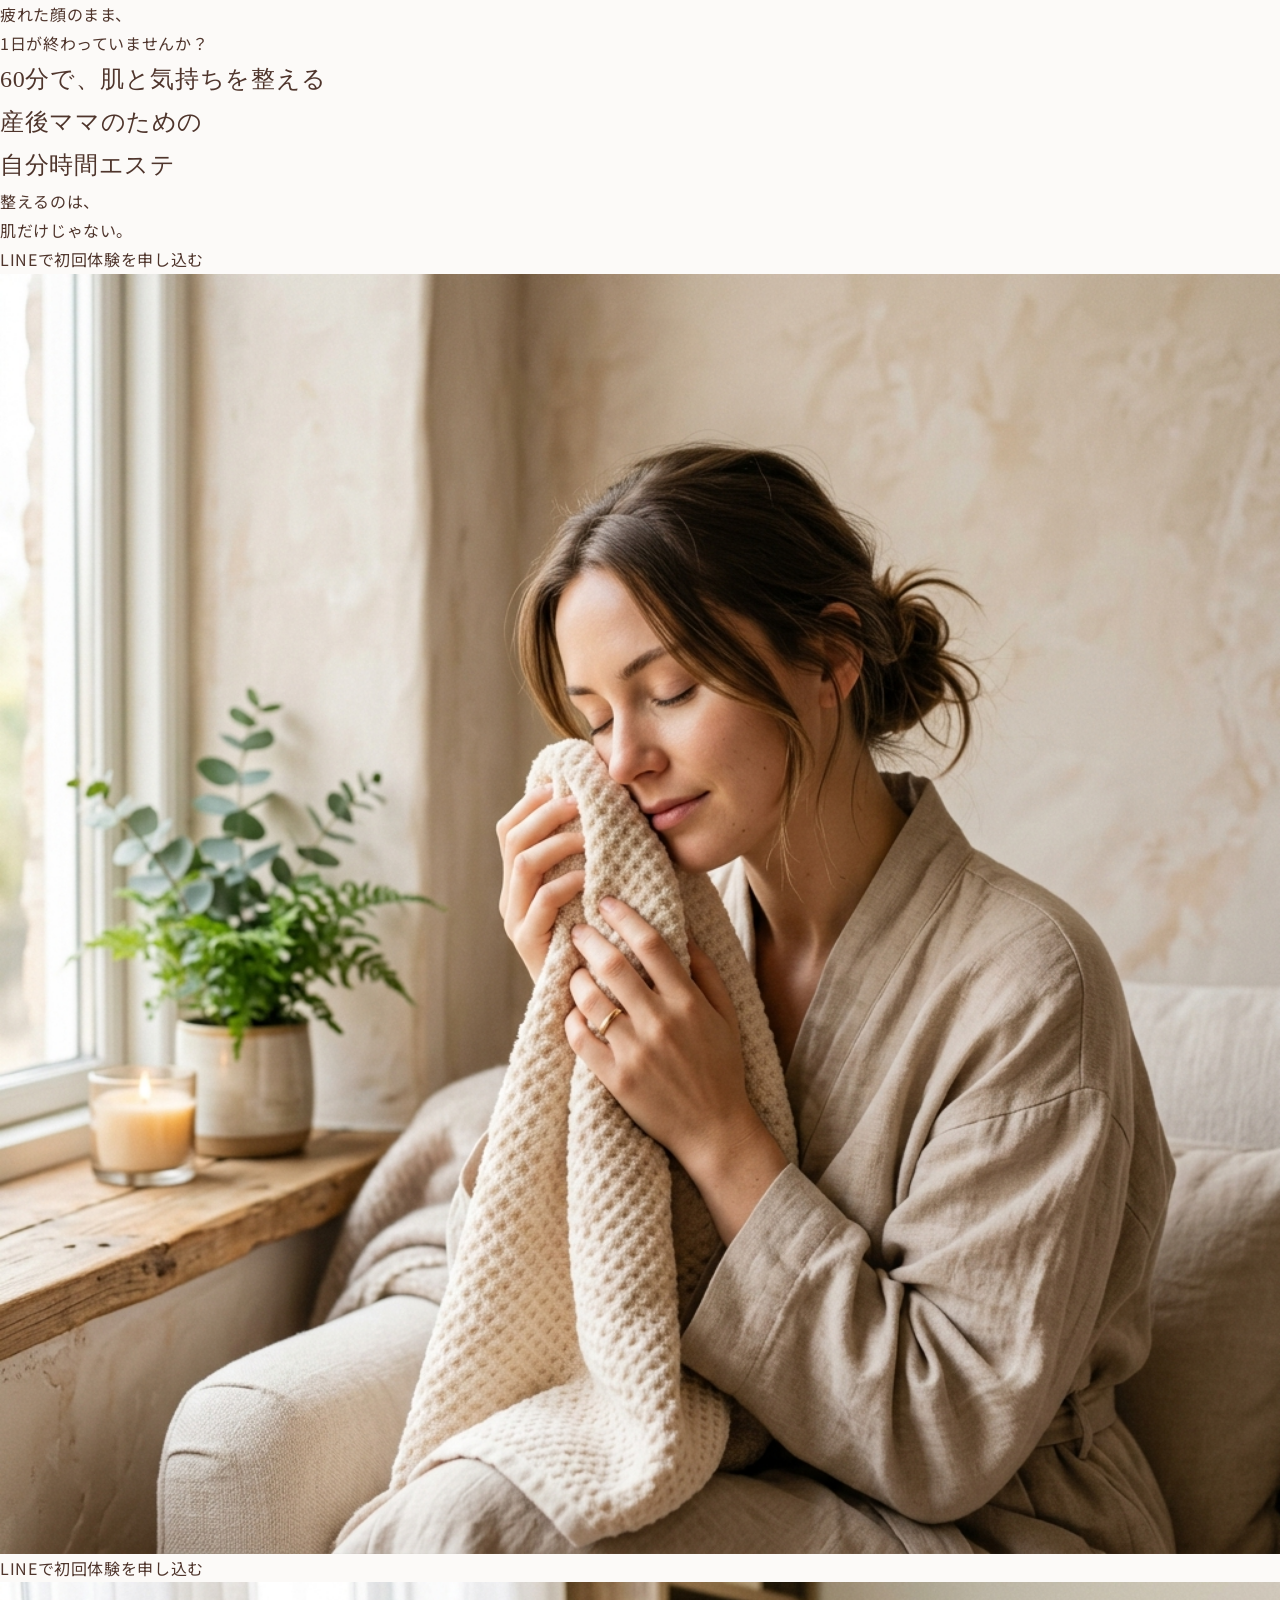
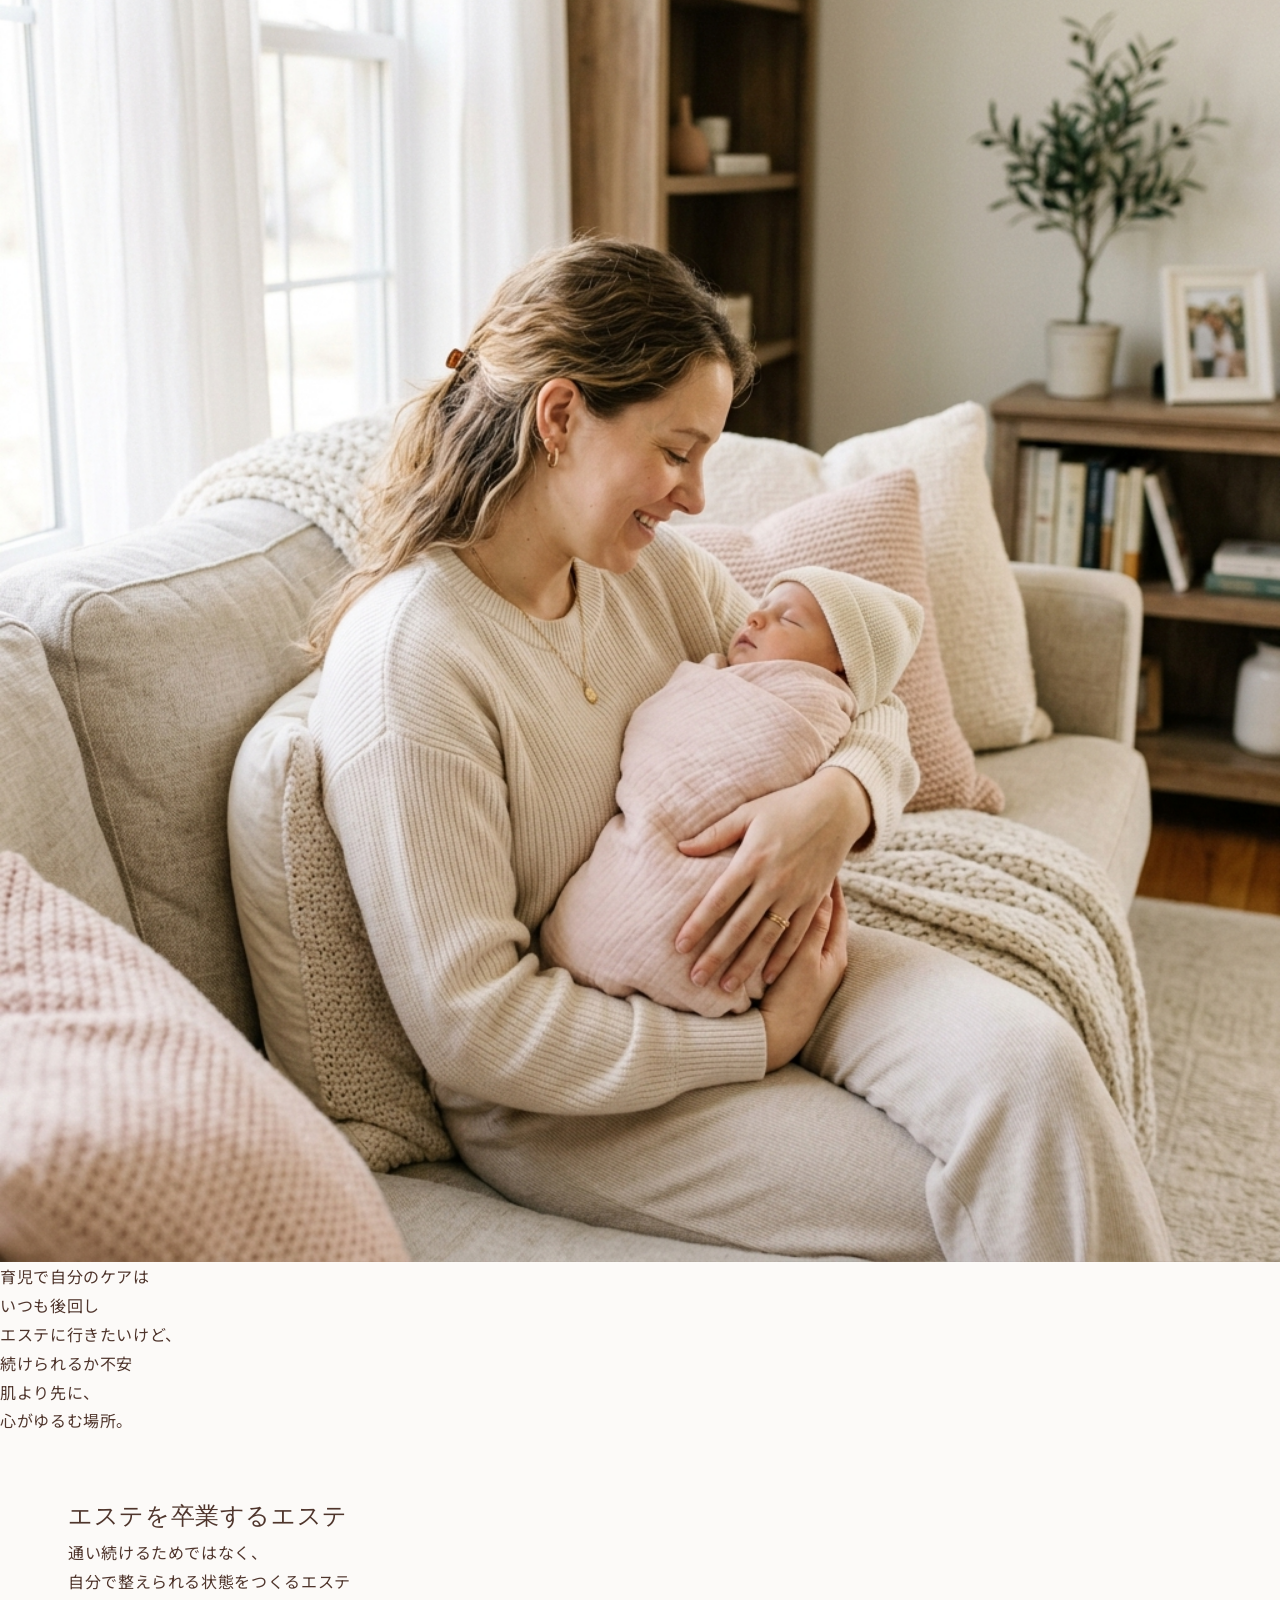
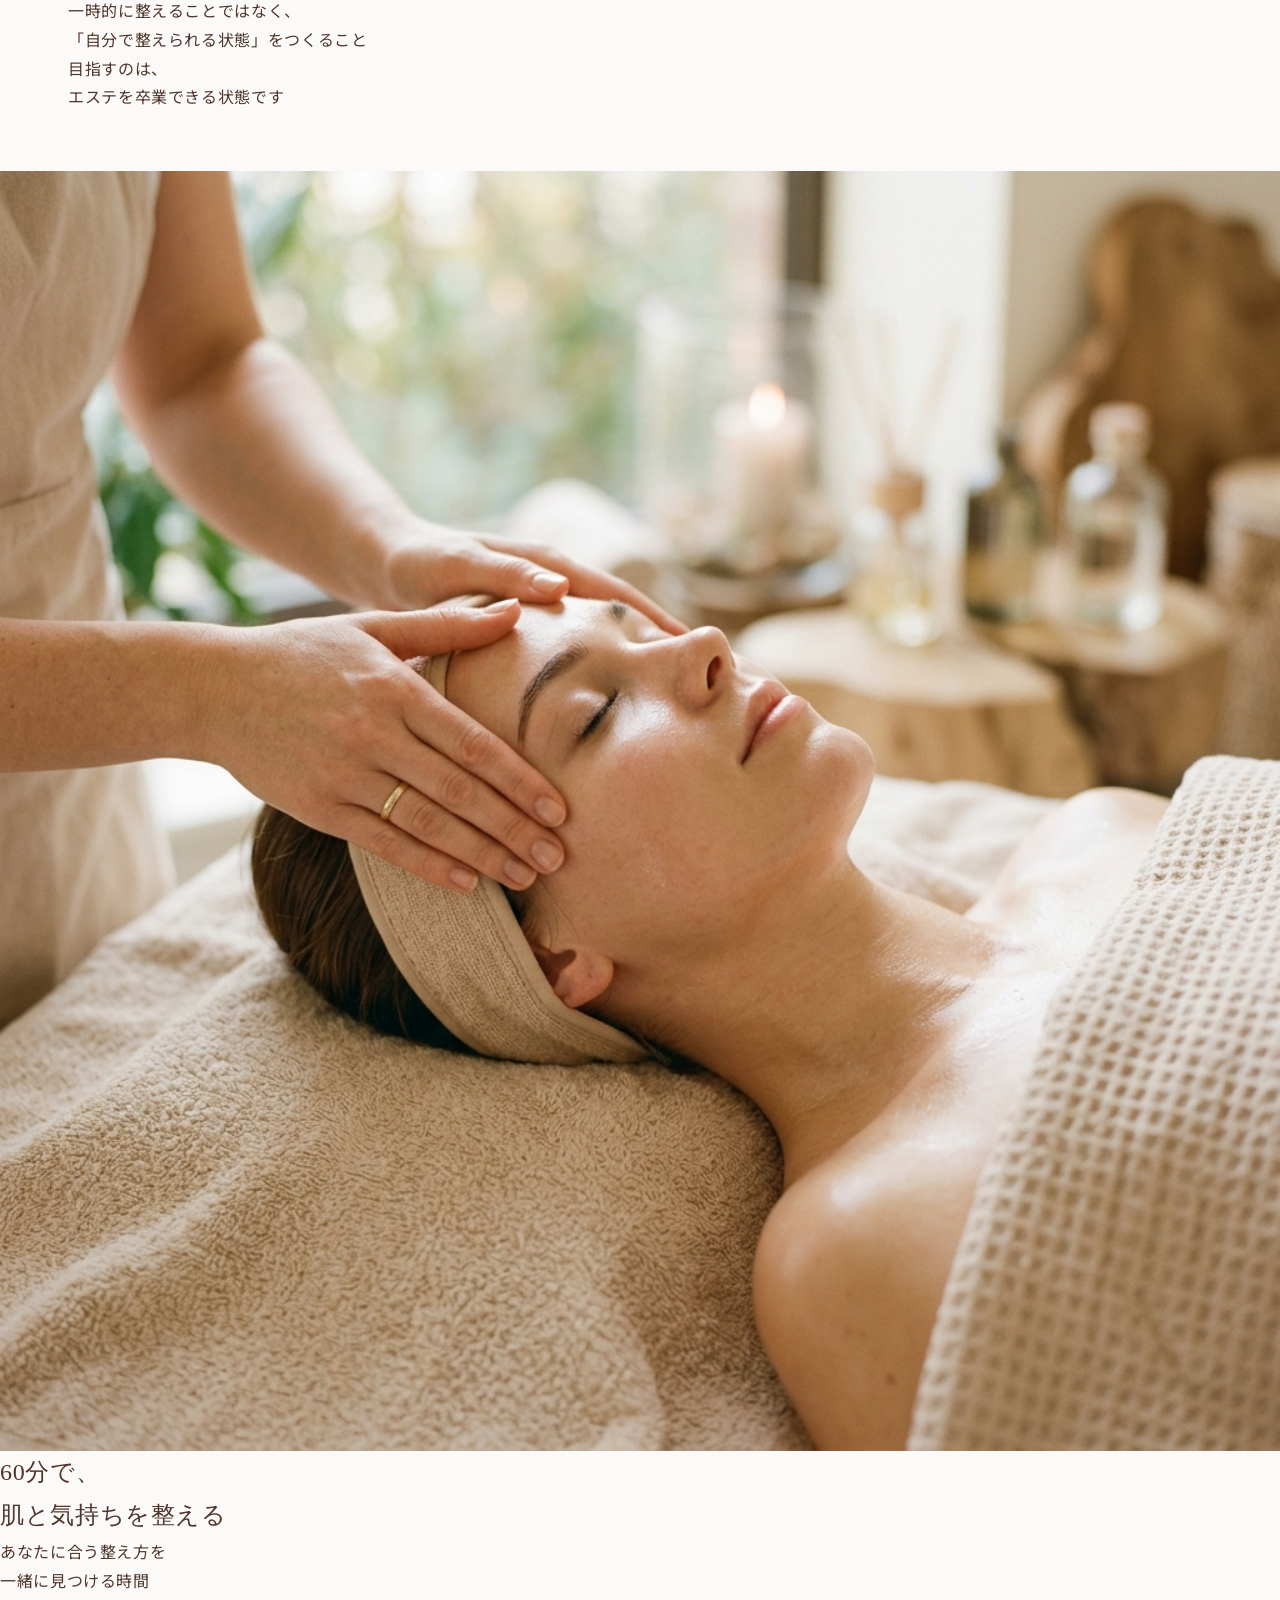
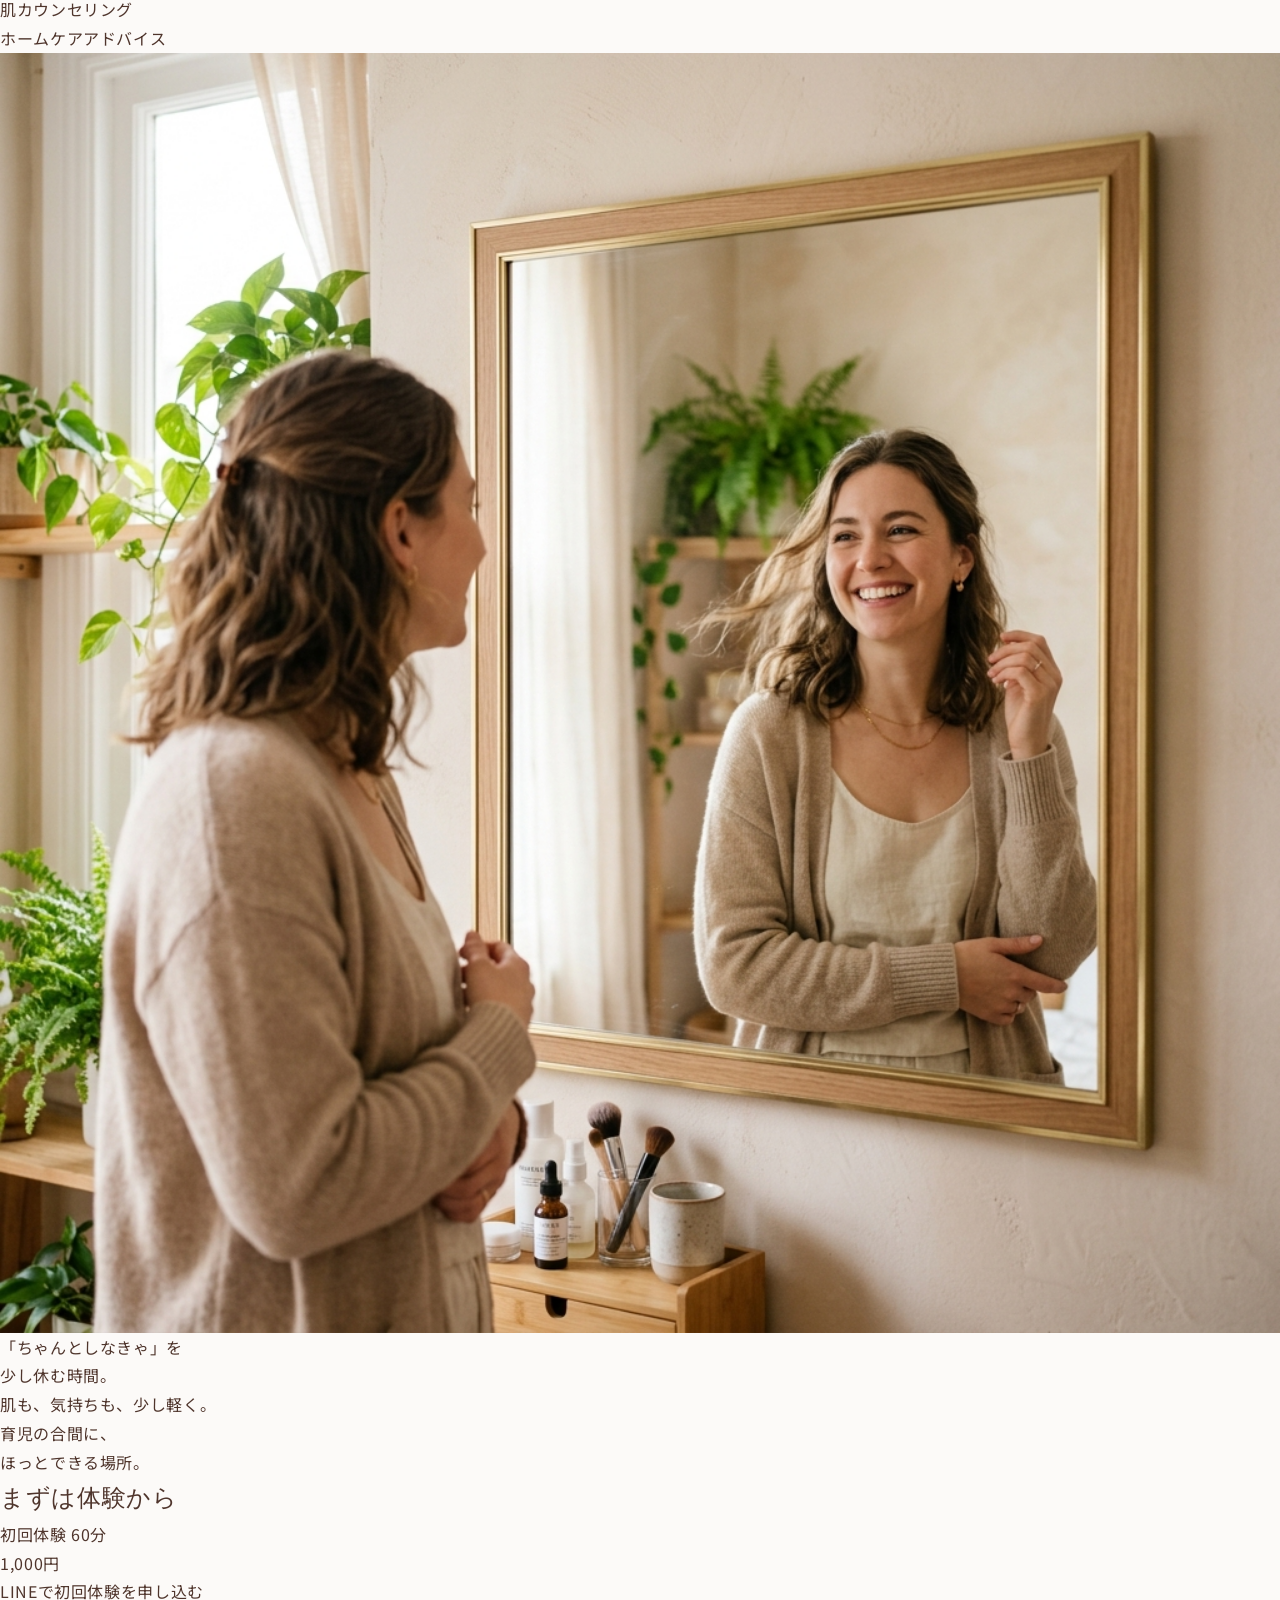
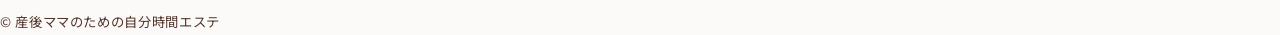
==== index.html @ 5a1326ac "Initial commit: yururi salon LP" ====
<!DOCTYPE html>
<html lang="ja">
<head>
    <meta charset="UTF-8">
    <meta name="viewport" content="width=device-width, initial-scale=1.0">
    <title>エステを卒業するエステ｜産後ママのための自分時間</title>
    <meta name="description" content="60分で肌と気持ちを整える、産後ママのためのエステ。通い続けるためではなく、自分で整えられる状態をつくる「エステを卒業するエステ」です。">
    <link rel="preconnect" href="https://fonts.googleapis.com">
    <link rel="preconnect" href="https://fonts.gstatic.com" crossorigin>
    <link href="https://fonts.googleapis.com/css2?family=Cormorant+Garamond:ital,wght@0,400;0,500;1,400&family=Noto+Sans+JP:wght@300;400;500&family=Zen+Old+Mincho:wght@400;500;700&display=swap" rel="stylesheet">
    <link rel="stylesheet" href="css/style.css">
</head>
<body>

    <!-- ファーストビュー -->
    <section class="fv-section fade-in">
        <div class="container fv-container">
            <div class="fv-copy">
                <p class="catch-lead">疲れた顔のまま、<br>1日が終わっていませんか？</p>
                <h1 class="catch-main">
                    60分で、肌と気持ちを整える<br>
                    産後ママのための<br>自分時間エステ
                </h1>
                <p class="catch-sub">整えるのは、<br>肌だけじゃない。</p>
                <div class="fv-cta pc-only">
                    <a href="#" class="btn-cta">LINEで初回体験を申し込む</a>
                </div>
            </div>
            <div class="fv-image-wrap">
                <img src="assets/homecare_towel.png" alt="肌と気持ちを整える" class="fv-image">
            </div>
            <div class="fv-cta sp-only mt-m">
                <a href="#" class="btn-cta">LINEで初回体験を申し込む</a>
            </div>
        </div>
    </section>

    <!-- 共感パート -->
    <section class="empathy-section section-padding fade-in">
        <div class="container empathy-container">
            <div class="empathy-image-wrap">
                <img src="assets/empathy_baby.png" alt="育児の合間に" class="empathy-image round-image">
            </div>
            <div class="empathy-copy mt-l">
                <p class="text-large text-center">育児で自分のケアは<br>いつも後回し</p>
                <p class="text-large text-center mt-m">エステに行きたいけど、<br>続けられるか不安</p>
                <div class="spacer-m"></div>
                <p class="text-large text-center accent-text">肌より先に、<br>心がゆるむ場所。</p>
            </div>
        </div>
        <div class="wave-bg"></div>
    </section>

    <!-- コンセプト -->
    <section class="concept-section section-padding fade-in bg-ivory">
        <div class="container">
            <h2 class="section-title text-center">エステを卒業するエステ</h2>
            <div class="concept-copy mt-l">
                <p class="text-center">通い続けるためではなく、<br>自分で整えられる状態をつくるエステ</p>
                <p class="text-center mt-m">一時的に整えることではなく、<br>「自分で整えられる状態」をつくること</p>
                <p class="text-center mt-l text-large accent-text">目指すのは、<br>エステを卒業できる状態です</p>
            </div>
        </div>
    </section>

    <!-- 施術説明 -->
    <section class="treatment-section section-padding fade-in">
        <div class="container treatment-container">
            <div class="treatment-image-wrap">
                <img src="assets/treatment_facial.png" alt="施術の様子" class="treatment-image round-image">
            </div>
            <div class="treatment-copy mt-l">
                <h2 class="section-title text-center">60分で、<br>肌と気持ちを整える</h2>
                <div class="spacer-m"></div>
                <p class="text-center">あなたに合う整え方を<br>一緒に見つける時間</p>
                <ul class="treatment-list mt-m">
                    <li>肌カウンセリング</li>
                    <li>ホームケアアドバイス</li>
                </ul>
            </div>
        </div>
    </section>

    <!-- CTA前 -->
    <section class="before-cta-section section-padding fade-in bg-ivory">
        <div class="container before-cta-container">
            <div class="before-cta-image-wrap">
                <img src="assets/homecare_mirror.png" alt="少し休む時間" class="before-cta-image round-image">
            </div>
            <div class="before-cta-copy mt-l">
                <p class="text-large text-center">「ちゃんとしなきゃ」を<br>少し休む時間。</p>
                <p class="text-large text-center mt-m">肌も、気持ちも、少し軽く。</p>
                <p class="text-large text-center mt-m">育児の合間に、<br>ほっとできる場所。</p>
            </div>
        </div>
    </section>

    <!-- CTA -->
    <section class="cta-section section-padding fade-in">
        <div class="container">
            <h2 class="section-title text-center">まずは体験から</h2>
            <div class="price-box mt-m">
                <p class="price-title">初回体験 60分</p>
                <p class="price-value">1,000<span class="yen">円</span></p>
            </div>
            <div class="cta-btn-wrap mt-l">
                <a href="#" class="btn-cta large-cta">LINEで初回体験を申し込む</a>
            </div>
        </div>
    </section>

    <footer class="footer">
        <p><small>&copy; 産後ママのための自分時間エステ</small></p>
    </footer>

    <script src="js/main.js"></script>
</body>
</html>
---- css/style.css ----
/* ヘッダーを上部固定 */
.header {
    position: sticky;
    top: 0;
    z-index: 999;
    background: rgba(252, 250, 248, 0.92);
    backdrop-filter: blur(10px);
}

/* PC表示 */
@media (min-width: 901px) {
    .hero-inner {
        grid-template-columns: 47% 53%;
    }

    .worry-grid {
        grid-template-columns: repeat(4, 1fr);
    }

    .concept-section {
        grid-template-columns: 34% 66%;
    }

    .concept-cards {
        grid-template-columns: repeat(3, 1fr);
    }

    .reserve {
        grid-template-columns: 260px 1fr;
    }
}

/* スマホ表示 */
@media (max-width: 900px) {

    .hero-inner,
    .worry-grid,
    .concept-section,
    .concept-cards,
    .reserve,
    .form-grid {
        grid-template-columns: 1fr;
    }

    .hero-image {
        order: -1;
        height: 390px;
    }

    .hero-copy {
        padding: 32px 22px 42px;
    }

    .cta-button,
    .submit-button {
        width: 100%;
        min-width: auto;
    }

    .header {
        padding: 12px 16px;
    }
}

:root {
    --bg: #fcfaf8;
    --ivory: #fffaf6;
    --beige: #f3e7dd;
    --beige-dark: #d8bc9b;
    --pink: #df7f8e;
    --pink-soft: #f7dfe1;
    --brown: #4f352c;
    --brown-light: #8a6f62;
    --white: #ffffff;
    --line: #06c755;
    --border: #ead8cc;

    --font-logo: "Cormorant Garamond", serif;
    --font-heading: "Noto Serif JP", serif;
    --font-body: "Noto Sans JP", sans-serif;

    --shadow: 0 12px 36px rgba(79, 53, 44, 0.08);
    --radius: 28px;
    --radius-lg: 40px;
}

* {
    box-sizing: border-box;
    margin: 0;
    padding: 0;
}

html {
    scroll-behavior: smooth;
}

body {
    background: var(--bg);
    color: var(--brown);
    font-family: var(--font-body);
    line-height: 1.8;
    letter-spacing: 0.04em;
}

img {
    width: 100%;
    display: block;
}

a {
    text-decoration: none;
    color: inherit;
}

h1,
h2,
h3 {
    font-family: var(--font-heading);
    font-weight: 500;
}

/* FV */
.hero {
    background: linear-gradient(90deg, #fffaf6 0%, #fffaf6 44%, #f2ddcc 100%);
}

.hero-inner {
    max-width: 1200px;
    margin: 0 auto;
    display: grid;
    grid-template-columns: 47% 53%;
    min-height: 680px;
    align-items: center;
}

.logo {
    margin-bottom: 42px;
}

.logo span {
    display: block;
    font-family: var(--font-logo);
    font-size: 58px;
    line-height: 1;
    color: #c69a65;
    font-style: italic;
}

.logo small {
    font-size: 14px;
    color: var(--brown);
}

.hero-copy {
    padding: 60px 44px;
    position: relative;
    z-index: 2;
}

.hero-sub {
    font-family: var(--font-heading);
    font-size: 24px;
    line-height: 1.8;
    margin-bottom: 24px;
}

.hero h1 {
    font-size: clamp(34px, 4vw, 52px);
    line-height: 1.55;
    margin-bottom: 30px;
}

.hero h1 span {
    color: var(--pink);
}

.hero-text {
    font-size: 18px;
    margin-bottom: 18px;
}

.hero-image {
    height: 680px;
}

.hero-image img {
    height: 100%;
    object-fit: cover;
}

.price-card {
    display: flex;
    align-items: center;
    gap: 22px;
    width: min(460px, 100%);
    background: rgba(255, 255, 255, 0.82);
    border: 1px solid #e8b9ad;
    border-radius: 18px;
    padding: 20px 24px;
    box-shadow: var(--shadow);
}

.price-badge {
    width: 86px;
    height: 86px;
    border-radius: 50%;
    background: var(--beige-dark);
    color: var(--white);
    display: grid;
    place-items: center;
    text-align: center;
    font-family: var(--font-heading);
    font-size: 20px;
    line-height: 1.3;
    flex-shrink: 0;
}

.price-note {
    background: var(--pink-soft);
    color: var(--pink);
    border-radius: 999px;
    padding: 4px 18px;
    font-size: 14px;
    text-align: center;
    margin-bottom: 8px;
}

.price-menu {
    font-size: 18px;
}

.price strong {
    font-family: var(--font-logo);
    font-size: 58px;
    color: var(--pink);
    line-height: 1;
}

/* CTA */
.main-cta {
    text-align: center;
    background: var(--white);
    padding: 28px 20px 44px;
}

.main-cta p {
    font-family: var(--font-heading);
    font-size: 24px;
    margin-bottom: 18px;
}

.main-cta small {
    display: block;
    margin-top: 10px;
    color: var(--brown-light);
}

.cta-button,
.submit-button {
    display: inline-flex;
    align-items: center;
    justify-content: center;
    gap: 14px;
    min-width: 360px;
    max-width: 100%;
    padding: 20px 42px;
    border-radius: 999px;
    background: linear-gradient(135deg, #e58b99, #d95f72);
    color: var(--white);
    font-weight: 700;
    font-size: 24px;
    border: none;
    cursor: pointer;
    box-shadow: 0 12px 28px rgba(217, 95, 114, 0.25);
}

.cta-button span {
    background: var(--line);
    font-size: 13px;
    padding: 6px 8px;
    border-radius: 8px;
}

/* Worry */
.worry {
    padding: 58px 20px 52px;
    background: linear-gradient(180deg, #fffaf6, #fff3ee);
    text-align: center;
}

.worry h2 {
    font-size: 30px;
    margin-bottom: 32px;
}

.worry-grid {
    max-width: 980px;
    margin: 0 auto 28px;
    display: grid;
    grid-template-columns: repeat(4, 1fr);
    gap: 18px;
}

.worry-card {
    background: rgba(255, 255, 255, 0.9);
    border-radius: 18px;
    padding: 28px 16px;
    box-shadow: var(--shadow);
}

.icon {
    font-size: 40px;
    color: #d4a469;
    margin-bottom: 14px;
}

.worry-message {
    font-family: var(--font-heading);
    font-size: 20px;
}

.worry-message span {
    color: var(--pink);
}

/* Concept */
.concept-section {
    max-width: 1200px;
    margin: 0 auto;
    padding: 60px 28px;
    display: grid;
    grid-template-columns: 34% 66%;
    gap: 30px;
    align-items: center;
}

.concept-image img {
    border-radius: 12px;
    height: 260px;
    object-fit: cover;
}

.concept-copy h2 {
    text-align: center;
    font-size: 30px;
    margin-bottom: 30px;
}

.concept-cards {
    display: grid;
    grid-template-columns: repeat(3, 1fr);
    gap: 18px;
}

.concept-card {
    background: rgba(255, 255, 255, 0.86);
    border-radius: 20px;
    padding: 24px 22px;
    box-shadow: var(--shadow);
}

.concept-card span {
    color: #c69a65;
    font-family: var(--font-logo);
    font-size: 24px;
}

.concept-card h3 {
    font-size: 18px;
    margin: 8px 0;
}

.concept-card p {
    font-size: 14px;
    color: var(--brown-light);
}

/* Message */
.message-band {
    width: min(1120px, calc(100% - 40px));
    margin: 0 auto 44px;
    background: linear-gradient(90deg, #f7e8de, #fff5ef);
    padding: 26px 20px;
    text-align: center;
    font-family: var(--font-heading);
    font-size: 20px;
    border-radius: 4px;
}

/* Reserve */
.reserve {
    width: min(1120px, calc(100% - 40px));
    margin: 0 auto 70px;
    background: linear-gradient(180deg, #fffaf8, #fff1f0);
    border-radius: 22px;
    padding: 42px;
    display: grid;
    grid-template-columns: 260px 1fr;
    gap: 40px;
    box-shadow: var(--shadow);
}

.reserve-price {
    border: 1px solid #d9aa76;
    border-radius: 16px;
    text-align: center;
    padding: 28px 18px;
    align-self: start;
    background: rgba(255, 255, 255, 0.65);
}

.reserve-title {
    color: #d9aa76;
    font-family: var(--font-heading);
    font-size: 22px;
    margin-bottom: 12px;
}

.reserve-price-num {
    font-family: var(--font-logo);
    font-size: 52px;
    color: var(--pink);
}

.reserve-price-num span {
    font-family: var(--font-body);
    font-size: 16px;
}

.reserve-form-wrap h2 {
    font-size: 30px;
    margin-bottom: 4px;
}

.reserve-form-wrap>p {
    margin-bottom: 24px;
}

.form-grid {
    display: grid;
    grid-template-columns: repeat(2, 1fr);
    gap: 20px 28px;
}

.reserve-form label {
    display: grid;
    gap: 6px;
    font-size: 14px;
}

.reserve-form label span {
    background: #df8790;
    color: #fff;
    border-radius: 5px;
    padding: 2px 8px;
    font-size: 12px;
    margin-left: 6px;
}

input,
select,
textarea {
    width: 100%;
    border: 1px solid #e1d6d0;
    border-radius: 8px;
    padding: 14px 16px;
    font-family: var(--font-body);
    background: var(--white);
}

textarea {
    min-height: 110px;
    resize: vertical;
    margin-top: 20px;
}

.privacy {
    display: flex !important;
    align-items: center;
    gap: 8px;
    margin: 22px 0;
}

.privacy input {
    width: auto;
}

.submit-button {
    width: min(420px, 100%);
    font-size: 18px;
    padding: 18px 34px;
}

.form-note {
    font-size: 12px;
    margin-top: 12px;
    color: var(--brown-light);
}

.thanks-message {
    display: none;
    margin-top: 28px;
    background: var(--white);
    border-radius: 20px;
    padding: 28px;
    text-align: center;
}

/* Responsive */
@media (max-width: 900px) {
    .hero-inner {
        grid-template-columns: 1fr;
        min-height: auto;
    }

    .hero-image {
        order: -1;
        height: 390px;
    }

    .hero-copy {
        padding: 32px 22px 42px;
    }

    .logo span {
        font-size: 46px;
    }

    .hero-sub {
        font-size: 18px;
    }

    .hero h1 {
        font-size: 30px;
    }

    .price-card {
        align-items: center;
    }

    .main-cta p {
        font-size: 18px;
    }

    .cta-button,
    .submit-button {
        min-width: auto;
        width: 100%;
        font-size: 17px;
        padding: 18px 22px;
    }

    .worry-grid,
    .concept-cards,
    .form-grid {
        grid-template-columns: 1fr;
    }

    .concept-section {
        grid-template-columns: 1fr;
        padding: 50px 20px;
    }

    .reserve {
        grid-template-columns: 1fr;
        width: calc(100% - 28px);
        padding: 28px 20px;
    }

    .message-band {
        font-size: 16px;
    }
}
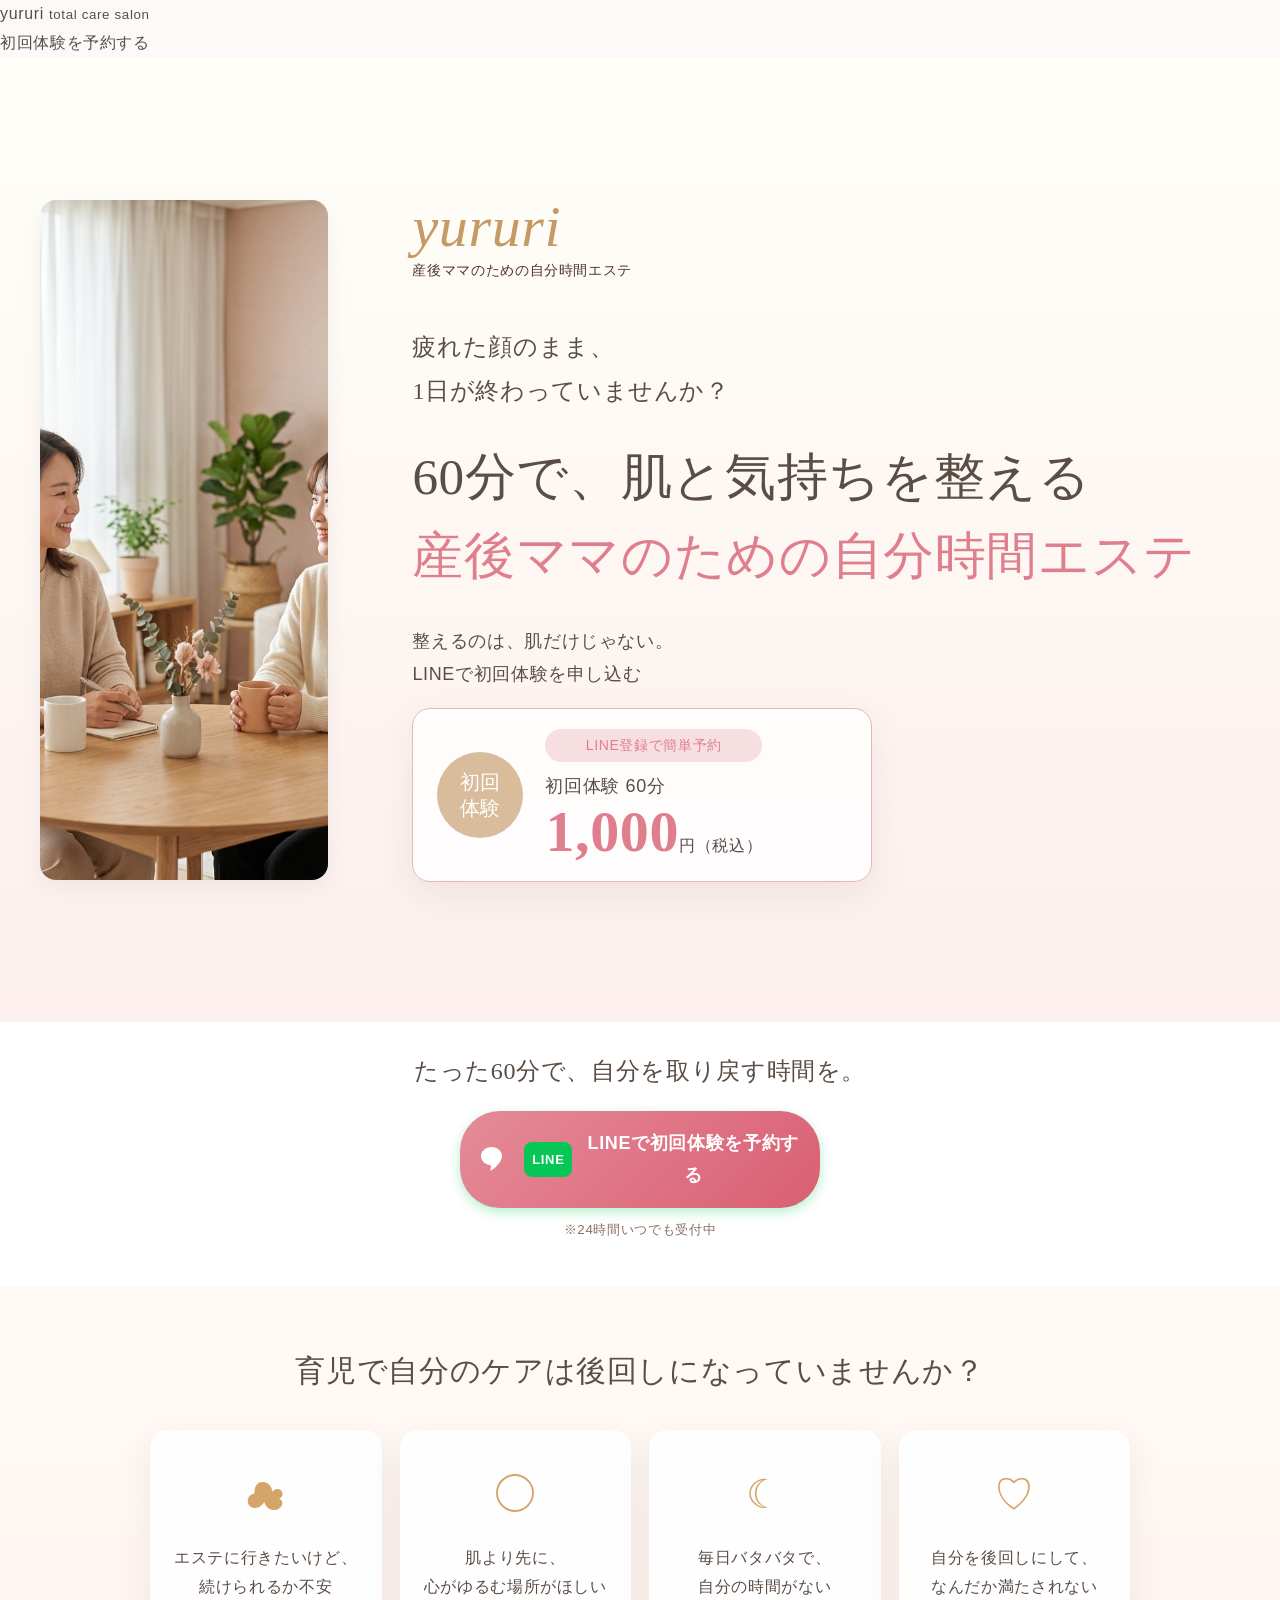
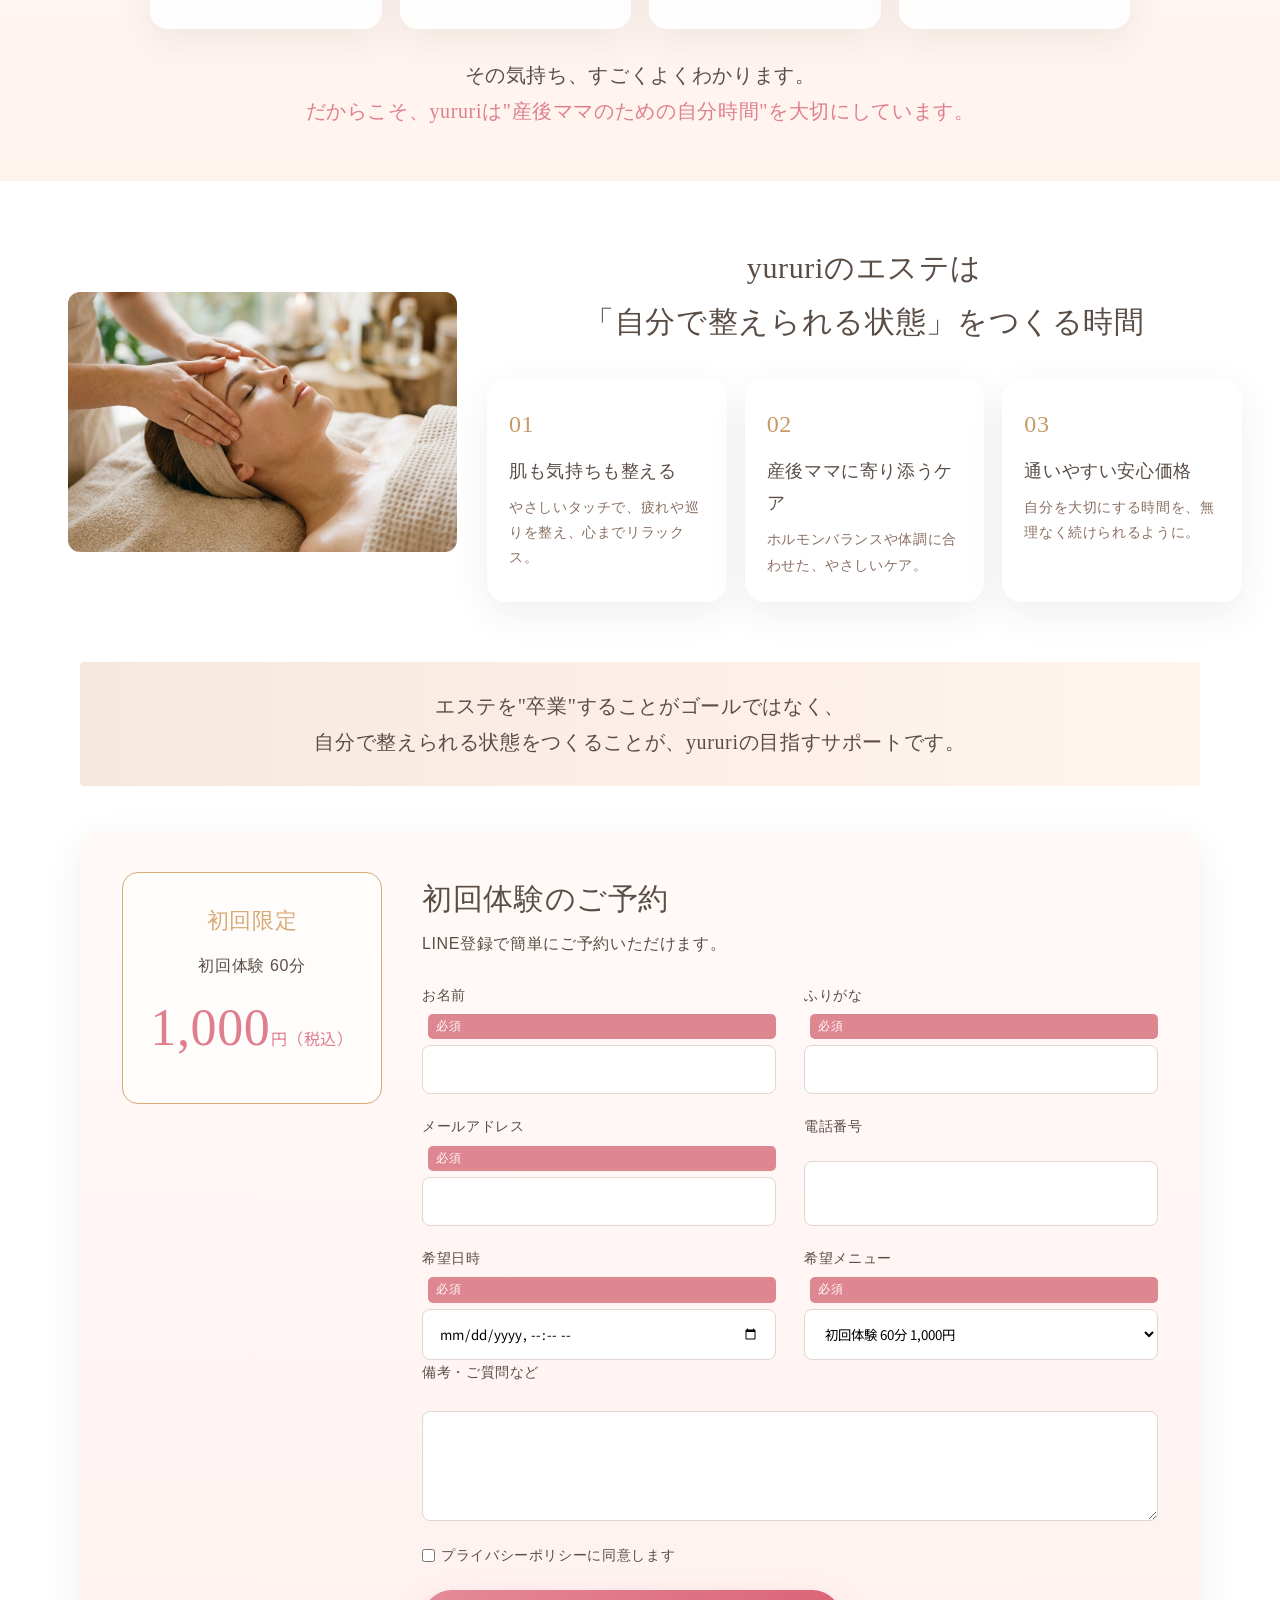
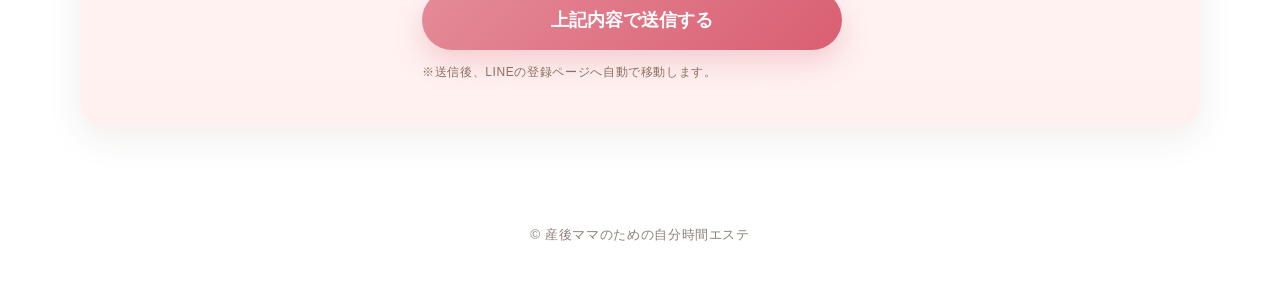
==== commit 71acffeb: "Fix: GitHub Pages用にディレクトリ構成を修正 - 完全版index.htmlをルートに統合、重複ファイル削除" ====
--- a/index.html
+++ b/index.html
@@ -1,113 +1,214 @@
 <!DOCTYPE html>
 <html lang="ja">
+
 <head>
-    <meta charset="UTF-8">
-    <meta name="viewport" content="width=device-width, initial-scale=1.0">
-    <title>エステを卒業するエステ｜産後ママのための自分時間</title>
-    <meta name="description" content="60分で肌と気持ちを整える、産後ママのためのエステ。通い続けるためではなく、自分で整えられる状態をつくる「エステを卒業するエステ」です。">
+    <meta charset="UTF-8" />
+    <meta name="viewport" content="width=device-width, initial-scale=1.0" />
+    <title>yururi｜産後ママのための自分時間エステ</title>
+
+    <link rel="stylesheet" href="css/style.css" />
+    <link rel="stylesheet" href="style.css" />
+
     <link rel="preconnect" href="https://fonts.googleapis.com">
     <link rel="preconnect" href="https://fonts.gstatic.com" crossorigin>
-    <link href="https://fonts.googleapis.com/css2?family=Cormorant+Garamond:ital,wght@0,400;0,500;1,400&family=Noto+Sans+JP:wght@300;400;500&family=Zen+Old+Mincho:wght@400;500;700&display=swap" rel="stylesheet">
-    <link rel="stylesheet" href="css/style.css">
+    <link
+        href="https://fonts.googleapis.com/css2?family=Cormorant+Garamond:wght@500;600&family=Noto+Sans+JP:wght@400;500;700&family=Noto+Serif+JP:wght@400;500;600;700&display=swap"
+        rel="stylesheet">
 </head>
+
 <body>
 
-    <!-- ファーストビュー -->
-    <section class="fv-section fade-in">
-        <div class="container fv-container">
-            <div class="fv-copy">
-                <p class="catch-lead">疲れた顔のまま、<br>1日が終わっていませんか？</p>
-                <h1 class="catch-main">
-                    60分で、肌と気持ちを整える<br>
-                    産後ママのための<br>自分時間エステ
-                </h1>
-                <p class="catch-sub">整えるのは、<br>肌だけじゃない。</p>
-                <div class="fv-cta pc-only">
-                    <a href="#" class="btn-cta">LINEで初回体験を申し込む</a>
-                </div>
-            </div>
-            <div class="fv-image-wrap">
-                <img src="assets/homecare_towel.png" alt="肌と気持ちを整える" class="fv-image">
-            </div>
-            <div class="fv-cta sp-only mt-m">
-                <a href="#" class="btn-cta">LINEで初回体験を申し込む</a>
-            </div>
+    <header class="header">
+        <div class="header-logo">
+            <span>yururi</span>
+            <small>total care salon</small>
         </div>
-    </section>
-
-    <!-- 共感パート -->
-    <section class="empathy-section section-padding fade-in">
-        <div class="container empathy-container">
-            <div class="empathy-image-wrap">
-                <img src="assets/empathy_baby.png" alt="育児の合間に" class="empathy-image round-image">
-            </div>
-            <div class="empathy-copy mt-l">
-                <p class="text-large text-center">育児で自分のケアは<br>いつも後回し</p>
-                <p class="text-large text-center mt-m">エステに行きたいけど、<br>続けられるか不安</p>
-                <div class="spacer-m"></div>
-                <p class="text-large text-center accent-text">肌より先に、<br>心がゆるむ場所。</p>
-            </div>
-        </div>
-        <div class="wave-bg"></div>
-    </section>
-
-    <!-- コンセプト -->
-    <section class="concept-section section-padding fade-in bg-ivory">
-        <div class="container">
-            <h2 class="section-title text-center">エステを卒業するエステ</h2>
-            <div class="concept-copy mt-l">
-                <p class="text-center">通い続けるためではなく、<br>自分で整えられる状態をつくるエステ</p>
-                <p class="text-center mt-m">一時的に整えることではなく、<br>「自分で整えられる状態」をつくること</p>
-                <p class="text-center mt-l text-large accent-text">目指すのは、<br>エステを卒業できる状態です</p>
-            </div>
-        </div>
-    </section>
-
-    <!-- 施術説明 -->
-    <section class="treatment-section section-padding fade-in">
-        <div class="container treatment-container">
-            <div class="treatment-image-wrap">
-                <img src="assets/treatment_facial.png" alt="施術の様子" class="treatment-image round-image">
-            </div>
-            <div class="treatment-copy mt-l">
-                <h2 class="section-title text-center">60分で、<br>肌と気持ちを整える</h2>
-                <div class="spacer-m"></div>
-                <p class="text-center">あなたに合う整え方を<br>一緒に見つける時間</p>
-                <ul class="treatment-list mt-m">
-                    <li>肌カウンセリング</li>
-                    <li>ホームケアアドバイス</li>
-                </ul>
-            </div>
-        </div>
-    </section>
-
-    <!-- CTA前 -->
-    <section class="before-cta-section section-padding fade-in bg-ivory">
-        <div class="container before-cta-container">
-            <div class="before-cta-image-wrap">
-                <img src="assets/homecare_mirror.png" alt="少し休む時間" class="before-cta-image round-image">
-            </div>
-            <div class="before-cta-copy mt-l">
-                <p class="text-large text-center">「ちゃんとしなきゃ」を<br>少し休む時間。</p>
-                <p class="text-large text-center mt-m">肌も、気持ちも、少し軽く。</p>
-                <p class="text-large text-center mt-m">育児の合間に、<br>ほっとできる場所。</p>
-            </div>
-        </div>
-    </section>
-
-    <!-- CTA -->
-    <section class="cta-section section-padding fade-in">
-        <div class="container">
-            <h2 class="section-title text-center">まずは体験から</h2>
-            <div class="price-box mt-m">
-                <p class="price-title">初回体験 60分</p>
-                <p class="price-value">1,000<span class="yen">円</span></p>
-            </div>
-            <div class="cta-btn-wrap mt-l">
-                <a href="#" class="btn-cta large-cta">LINEで初回体験を申し込む</a>
-            </div>
-        </div>
-    </section>
+
+        <a href="#reserve" class="header-btn">初回体験を予約する</a>
+    </header>
+
+    <main>
+
+        <!-- FV -->
+        <section class="hero">
+            <div class="hero-inner">
+                <div class="hero-copy">
+                    <div class="logo">
+                        <span>yururi</span>
+                        <small>産後ママのための自分時間エステ</small>
+                    </div>
+
+                    <p class="hero-sub">疲れた顔のまま、<br>1日が終わっていませんか？</p>
+
+                    <h1>
+                        60分で、肌と気持ちを整える<br>
+                        <span>産後ママのための自分時間エステ</span>
+                    </h1>
+
+                    <p class="hero-text">
+                        整えるのは、肌だけじゃない。<br>
+                        LINEで初回体験を申し込む
+                    </p>
+
+                    <div class="price-card">
+                        <div class="price-badge">初回<br>体験</div>
+                        <div>
+                            <p class="price-note">LINE登録で簡単予約</p>
+                            <p class="price-menu">初回体験 60分</p>
+                            <p class="price"><strong>1,000</strong>円（税込）</p>
+                        </div>
+                    </div>
+                </div>
+
+                <div class="hero-image">
+                    <img src="assets/fv_counseling.png" alt="産後ママ向けエステのイメージ">
+                </div>
+            </div>
+        </section>
+
+        <!-- CTA -->
+        <section class="main-cta">
+            <p>たった60分で、自分を取り戻す時間を。</p>
+            <a href="#reserve" class="cta-button">
+                <span>LINE</span>
+                LINEで初回体験を予約する
+            </a>
+            <small>※24時間いつでも受付中</small>
+        </section>
+
+        <!-- 悩み -->
+        <section class="worry">
+            <h2>育児で自分のケアは後回しになっていませんか？</h2>
+
+            <div class="worry-grid">
+                <div class="worry-card">
+                    <div class="icon">☁</div>
+                    <p>エステに行きたいけど、<br>続けられるか不安</p>
+                </div>
+                <div class="worry-card">
+                    <div class="icon">◯</div>
+                    <p>肌より先に、<br>心がゆるむ場所がほしい</p>
+                </div>
+                <div class="worry-card">
+                    <div class="icon">☾</div>
+                    <p>毎日バタバタで、<br>自分の時間がない</p>
+                </div>
+                <div class="worry-card">
+                    <div class="icon">♡</div>
+                    <p>自分を後回しにして、<br>なんだか満たされない</p>
+                </div>
+            </div>
+
+            <p class="worry-message">
+                その気持ち、すごくよくわかります。<br>
+                <span>だからこそ、yururiは"産後ママのための自分時間"を大切にしています。</span>
+            </p>
+        </section>
+
+        <!-- コンセプト -->
+        <section class="concept-section">
+            <div class="concept-image">
+                <img src="assets/treatment_facial.png" alt="施術ルームのイメージ">
+            </div>
+
+            <div class="concept-copy">
+                <h2>yururiのエステは<br>「自分で整えられる状態」をつくる時間</h2>
+
+                <div class="concept-cards">
+                    <div class="concept-card">
+                        <span>01</span>
+                        <h3>肌も気持ちも整える</h3>
+                        <p>やさしいタッチで、疲れや巡りを整え、心までリラックス。</p>
+                    </div>
+                    <div class="concept-card">
+                        <span>02</span>
+                        <h3>産後ママに寄り添うケア</h3>
+                        <p>ホルモンバランスや体調に合わせた、やさしいケア。</p>
+                    </div>
+                    <div class="concept-card">
+                        <span>03</span>
+                        <h3>通いやすい安心価格</h3>
+                        <p>自分を大切にする時間を、無理なく続けられるように。</p>
+                    </div>
+                </div>
+            </div>
+        </section>
+
+        <section class="message-band">
+            エステを"卒業"することがゴールではなく、<br>
+            自分で整えられる状態をつくることが、yururiの目指すサポートです。
+        </section>
+
+        <!-- 予約フォーム -->
+        <section id="reserve" class="reserve">
+            <div class="reserve-price">
+                <p class="reserve-title">初回限定</p>
+                <p>初回体験 60分</p>
+                <p class="reserve-price-num">1,000<span>円（税込）</span></p>
+            </div>
+
+            <div class="reserve-form-wrap">
+                <h2>初回体験のご予約</h2>
+                <p>LINE登録で簡単にご予約いただけます。</p>
+
+                <form id="reserveForm" class="reserve-form">
+                    <div class="form-grid">
+                        <label>
+                            お名前 <span>必須</span>
+                            <input type="text" name="name" required>
+                        </label>
+
+                        <label>
+                            ふりがな <span>必須</span>
+                            <input type="text" name="kana" required>
+                        </label>
+
+                        <label>
+                            メールアドレス <span>必須</span>
+                            <input type="email" name="email" required>
+                        </label>
+
+                        <label>
+                            電話番号
+                            <input type="tel" name="tel">
+                        </label>
+
+                        <label>
+                            希望日時 <span>必須</span>
+                            <input type="datetime-local" name="date" required>
+                        </label>
+
+                        <label>
+                            希望メニュー <span>必須</span>
+                            <select name="menu" required>
+                                <option value="初回体験 60分 1,000円">初回体験 60分 1,000円</option>
+                            </select>
+                        </label>
+                    </div>
+
+                    <label>
+                        備考・ご質問など
+                        <textarea name="message"></textarea>
+                    </label>
+
+                    <label class="privacy">
+                        <input type="checkbox" required>
+                        プライバシーポリシーに同意します
+                    </label>
+
+                    <button type="submit" class="submit-button">上記内容で送信する</button>
+                    <p class="form-note">※送信後、LINEの登録ページへ自動で移動します。</p>
+                </form>
+
+                <div id="thanksMessage" class="thanks-message">
+                    <h3>ご予約ありがとうございます</h3>
+                    <p>スムーズなご案内のため、LINE登録をお願いいたします。</p>
+                    <a href="https://lin.ee/TsRYLeT" class="cta-button">LINE登録はこちら</a>
+                </div>
+            </div>
+        </section>
+
+    </main>
 
     <footer class="footer">
         <p><small>&copy; 産後ママのための自分時間エステ</small></p>
@@ -115,4 +216,5 @@
 
     <script src="js/main.js"></script>
 </body>
+
 </html>
--- a/style.css
+++ b/style.css
@@ -0,0 +1,836 @@
+:root {
+    /* Colors */
+    --c-beige: #f5f0eb;
+    --c-ivory: #fffff8;
+    --c-light-pink: #fcefee;
+    --c-light-brown: #a68a7e;
+    --c-white: #ffffff;
+    --c-text: #5a4d46;
+    --c-text-light: #8c7f78;
+    --c-accent: #e59a94;
+    --c-line: #06C755; /* LINE color */
+    
+    /* Spacing & Typography using Clamp for fluidity */
+    --sp-s: clamp(12px, 2vw, 16px);
+    --sp-m: clamp(24px, 4vw, 32px);
+    --sp-l: clamp(32px, 6vw, 48px);
+    --sp-xl: clamp(48px, 8vw, 80px);
+
+    --font-size-base: clamp(15px, 2vw, 16px);
+    --font-size-lead: clamp(1rem, 2.5vw, 1.125rem);
+    --font-size-title: clamp(1.25rem, 3vw, 1.375rem);
+    --font-size-large: clamp(1.25rem, 3vw, 1.5rem);
+    --font-size-huge: clamp(2rem, 5vw, 2.5rem);
+    --font-size-small: clamp(0.8125rem, 1.5vw, 0.875rem);
+
+    /* Fonts */
+    --font-main: 'Zen Kaku Gothic Antique', sans-serif;
+}
+
+* {
+    margin: 0;
+    padding: 0;
+    box-sizing: border-box;
+}
+
+html, body {
+    overflow-x: hidden; /* Prevent horizontal scrolling on mobile */
+    width: 100%;
+}
+
+body {
+    font-family: var(--font-main);
+    color: var(--c-text);
+    background-color: var(--c-white);
+    line-height: 1.8;
+    font-size: var(--font-size-base);
+    -webkit-font-smoothing: antialiased;
+    /* Space for fixed CTA on mobile */
+    padding-bottom: 80px; 
+}
+
+img {
+    max-width: 100%;
+    height: auto;
+    display: block;
+    width: 100%; /* Ensure responsiveness */
+}
+
+/* Utilities */
+.container {
+    max-width: 1000px;
+    margin: 0 auto;
+}
+
+.text-center { text-align: center; }
+.mt-s { margin-top: var(--sp-s); }
+.mt-m { margin-top: var(--sp-m); }
+.mt-l { margin-top: var(--sp-l); }
+.mt-xl { margin-top: var(--sp-xl); }
+.mb-m { margin-bottom: var(--sp-m); }
+.pt-m { padding-top: var(--sp-m); }
+
+.bg-beige { background-color: var(--c-beige); }
+.bg-ivory { background-color: var(--c-ivory); }
+.bg-light-pink { background-color: var(--c-light-pink); }
+.bg-white { background-color: var(--c-white); }
+
+.section-padding {
+    padding: var(--sp-xl) 20px;
+}
+
+.text-lead {
+    font-size: var(--font-size-lead);
+    font-weight: 500;
+    line-height: 1.8;
+    text-align: center;
+}
+
+.text-normal {
+    font-size: var(--font-size-base);
+    line-height: 1.8;
+}
+
+.text-emphasis {
+    font-size: var(--font-size-title);
+    font-weight: 700;
+    color: var(--c-light-brown);
+    text-align: center;
+}
+
+.text-emphasis-soft {
+    font-size: var(--font-size-lead);
+    font-weight: 700;
+    color: var(--c-accent);
+}
+
+.section-title {
+    font-size: var(--font-size-title);
+    font-weight: 700;
+    text-align: center;
+    color: var(--c-light-brown);
+    margin-bottom: var(--sp-l);
+    line-height: 1.6;
+}
+
+/* Hero Section */
+.hero {
+    background: linear-gradient(to bottom, var(--c-ivory), var(--c-light-pink));
+    padding-top: 40px;
+    padding-bottom: 40px;
+}
+
+.hero-inner {
+    display: flex;
+    flex-direction: column; /* Mobile: image, then text */
+    gap: 24px;
+}
+
+.hero-image {
+    border-radius: 16px;
+    overflow: hidden;
+    box-shadow: 0 8px 24px rgba(0,0,0,0.05);
+}
+
+.hero-content {
+    max-width: 600px;
+    margin: 0 auto;
+    text-align: center;
+}
+
+.hero-catch-sub {
+    font-size: var(--font-size-base);
+    font-weight: 500;
+    color: var(--c-text-light);
+    margin-bottom: 12px;
+}
+
+.hero-catch-main {
+    font-size: var(--font-size-large);
+    font-weight: 700;
+    line-height: 1.6;
+    margin-bottom: 20px;
+}
+
+.hero-catch-main .highlight {
+    color: var(--c-light-brown);
+    font-size: clamp(1.375rem, 3.5vw, 1.75rem);
+    display: inline-block;
+    margin-top: 8px;
+    background: linear-gradient(transparent 70%, #fde4e2 70%);
+}
+
+.hero-concept {
+    font-size: var(--font-size-base);
+    font-weight: 500;
+    margin-bottom: 24px;
+}
+
+.hero-info-tags {
+    display: flex;
+    justify-content: center;
+    flex-wrap: wrap;
+    gap: 8px;
+    margin-bottom: 24px;
+}
+
+.tag {
+    background-color: var(--c-white);
+    color: var(--c-light-brown);
+    padding: 6px 16px;
+    border-radius: 20px;
+    font-size: var(--font-size-small);
+    font-weight: 500;
+    border: 1px solid var(--c-light-brown);
+}
+
+.hero-price-box {
+    background-color: var(--c-white);
+    border: 2px solid var(--c-accent);
+    border-radius: 12px;
+    padding: 20px;
+    margin-bottom: 24px;
+    box-shadow: 0 4px 12px rgba(229, 154, 148, 0.15);
+    max-width: 400px;
+    margin-left: auto;
+    margin-right: auto;
+    text-align: center;
+}
+
+.price-label {
+    font-size: var(--font-size-lead);
+    font-weight: 700;
+    color: var(--c-accent);
+    margin-bottom: 8px;
+}
+
+.price-value {
+    font-size: var(--font-size-title);
+    font-weight: 700;
+}
+
+.price-value .price-num {
+    font-size: var(--font-size-huge);
+    color: var(--c-text);
+}
+
+.cta-area {
+    text-align: center;
+    margin-top: var(--sp-m);
+}
+
+.cta-note {
+    font-size: var(--font-size-small);
+    font-weight: 700;
+    color: var(--c-line);
+    margin-bottom: 8px;
+}
+
+.cta-button {
+    display: flex;
+    align-items: center;
+    justify-content: center;
+    background-color: var(--c-line);
+    color: var(--c-white);
+    text-decoration: none;
+    font-size: var(--font-size-lead);
+    font-weight: 700;
+    padding: 16px 20px;
+    border-radius: 40px;
+    box-shadow: 0 4px 12px rgba(6, 199, 85, 0.3);
+    transition: transform 0.2s, box-shadow 0.2s;
+    max-width: 360px;
+    margin: 0 auto;
+    width: 100%;
+}
+
+.cta-button::before {
+    content: '';
+    display: inline-block;
+    width: 24px;
+    height: 24px;
+    background: url('data:image/svg+xml;utf8,<svg xmlns="http://www.w3.org/2000/svg" viewBox="0 0 448 512"><path fill="%23fff" d="M273.4 199.9h-46.6v-46.6c0-6.1-4.9-11-11-11h-24c-6.1 0-11 4.9-11 11v46.6h-46.6c-6.1 0-11 4.9-11 11v24c0 6.1 4.9 11 11 11h46.6v46.6c0 6.1 4.9 11 11 11h24c6.1 0 11-4.9 11-11v-46.6h46.6c6.1 0 11-4.9 11-11v-24c0-6.1-4.9-11-11-11z"/><path fill="%23fff" d="M448 192C448 86 347.6 0 224 0S0 86 0 192c0 94.6 77.2 173.8 178.6 189.6 18.2 2.8 28.5 8.7 32.7 20 3.2 8.4 1 23-1 33.6-2.5 13.5-12 55.4-12 55.4-2.2 10.6 6.3 14 11.2 11.4 0 0 60.6-32.9 101.4-74.9 59.8-61.6 137.1-133 137.1-235.1z"/></svg>') no-repeat center center;
+    margin-right: 8px;
+}
+
+.cta-button:hover {
+    transform: translateY(-2px);
+    box-shadow: 0 6px 16px rgba(6, 199, 85, 0.4);
+}
+
+/* Trouble Section */
+.checklist {
+    list-style: none;
+    max-width: 500px;
+    margin: 0 auto;
+}
+
+.checklist li {
+    display: flex;
+    align-items: flex-start;
+    background: var(--c-white);
+    padding: 16px;
+    border-radius: 8px;
+    margin-bottom: 12px;
+    box-shadow: 0 2px 8px rgba(0,0,0,0.03);
+    font-size: clamp(0.875rem, 2vw, 0.9375rem);
+}
+
+.check-icon {
+    color: var(--c-accent);
+    font-weight: 700;
+    margin-right: 12px;
+    flex-shrink: 0;
+}
+
+.trouble-summary {
+    font-weight: 700;
+    font-size: var(--font-size-lead);
+    color: var(--c-light-brown);
+}
+
+/* Concept Section */
+.concept-content {
+    background: var(--c-white);
+    padding: 40px 20px;
+    border-radius: 16px;
+    box-shadow: 0 4px 20px rgba(0,0,0,0.04);
+    text-align: center;
+    border-top: 4px solid var(--c-light-brown);
+    max-width: 600px;
+    margin: 0 auto;
+}
+
+/* Problem Section */
+.card-wrap {
+    background: var(--c-white);
+    padding: 32px 20px;
+    border-radius: 16px;
+    max-width: 600px;
+    margin: 0 auto;
+}
+
+.problem-list {
+    list-style: none;
+    padding-left: 16px;
+    border-left: 2px solid var(--c-accent);
+}
+
+.problem-list li {
+    margin-bottom: 8px;
+    font-weight: 500;
+    position: relative;
+    padding-left: 12px;
+}
+
+.problem-list li::before {
+    content: '・';
+    position: absolute;
+    left: -8px;
+    color: var(--c-accent);
+}
+
+.emphasis-box {
+    background: var(--c-light-pink);
+    padding: 24px;
+    border-radius: 8px;
+    text-align: center;
+}
+
+/* Solution Section */
+.solution-list {
+    list-style: none;
+    max-width: 500px;
+    margin: 0 auto;
+}
+
+.solution-list li {
+    background: var(--c-beige);
+    margin-bottom: 12px;
+    padding: 16px;
+    border-radius: 8px;
+    text-align: center;
+    font-weight: 700;
+    color: var(--c-light-brown);
+}
+
+.cta-mid-text {
+    font-size: var(--font-size-small);
+    font-weight: 500;
+    margin-bottom: 12px;
+    text-align: center;
+}
+
+/* Future Section */
+.card-grid {
+    display: grid;
+    grid-template-columns: 1fr; /* Mobile 1 column */
+    gap: 24px;
+    max-width: 1000px;
+    margin: 0 auto;
+}
+
+.future-card {
+    background: var(--c-white);
+    padding: 24px;
+    border-radius: 12px;
+    box-shadow: 0 4px 12px rgba(0,0,0,0.05);
+    text-align: center;
+    position: relative;
+    margin-top: 16px; /* Space for absolute number badge */
+}
+
+.card-number {
+    position: absolute;
+    top: -16px;
+    left: 50%;
+    transform: translateX(-50%);
+    width: 32px;
+    height: 32px;
+    background: var(--c-accent);
+    color: var(--c-white);
+    border-radius: 50%;
+    display: flex;
+    align-items: center;
+    justify-content: center;
+    font-weight: 700;
+}
+
+.card-title {
+    color: var(--c-light-brown);
+    font-size: var(--font-size-lead);
+    margin-bottom: 8px;
+    padding-top: 8px;
+}
+
+.card-desc {
+    font-size: clamp(0.875rem, 2vw, 0.9375rem);
+    color: var(--c-text-light);
+}
+
+/* Difference Section */
+.diff-box {
+    background: var(--c-ivory);
+    padding: 24px;
+    border-radius: 12px;
+    border: 1px solid var(--c-beige);
+}
+
+.diff-title {
+    text-align: center;
+    color: var(--c-light-brown);
+    font-size: var(--font-size-lead);
+    margin-bottom: 16px;
+    border-bottom: 2px dashed var(--c-beige);
+    padding-bottom: 8px;
+}
+
+.diff-list {
+    list-style: none;
+}
+
+.diff-list li {
+    margin-bottom: 12px;
+    display: flex;
+    align-items: center;
+    font-size: clamp(0.875rem, 2vw, 0.9375rem);
+    font-weight: 500;
+}
+
+.diff-list .icon {
+    margin-right: 8px;
+    flex-shrink: 0;
+}
+
+/* Value Section */
+.value-box {
+    background: var(--c-white);
+    border: 2px solid var(--c-light-pink);
+    border-radius: 12px;
+    padding: 24px;
+    max-width: 500px;
+    margin: 0 auto;
+}
+
+.value-list {
+    list-style: none;
+}
+
+.value-list li {
+    padding: 12px 0;
+    border-bottom: 1px dashed var(--c-beige);
+    text-align: center;
+    font-weight: 500;
+}
+
+.value-list li:last-child {
+    border-bottom: none;
+}
+
+/* Flow Section */
+.step-list {
+    max-width: 600px;
+    margin: 0 auto;
+}
+
+.step-item {
+    background: var(--c-white);
+    border-radius: 12px;
+    padding: 20px;
+    box-shadow: 0 2px 8px rgba(0,0,0,0.03);
+    text-align: center;
+}
+
+.step-label {
+    display: inline-block;
+    background: var(--c-light-brown);
+    color: var(--c-white);
+    padding: 4px 16px;
+    border-radius: 20px;
+    font-size: var(--font-size-small);
+    font-weight: 700;
+    margin-bottom: 12px;
+}
+
+.step-title {
+    font-size: var(--font-size-lead);
+    color: var(--c-text);
+    margin-bottom: 4px;
+}
+
+.step-desc {
+    font-size: var(--font-size-small);
+    color: var(--c-text-light);
+}
+
+.step-line {
+    width: 2px;
+    height: 24px;
+    background: var(--c-accent);
+    margin: 0 auto;
+}
+
+/* Course Section */
+.course-cards {
+    display: grid;
+    grid-template-columns: 1fr; /* Mobile 1 column */
+    gap: 16px;
+    max-width: 1000px;
+    margin: 0 auto;
+}
+
+.course-card {
+    background: var(--c-white);
+    border: 1px solid var(--c-beige);
+    border-radius: 12px;
+    padding: 24px;
+    text-align: center;
+    position: relative;
+    box-shadow: 0 4px 12px rgba(0,0,0,0.03);
+}
+
+.course-card.highlight-card {
+    border: 2px solid var(--c-light-brown);
+    background: var(--c-ivory);
+}
+
+.course-card.recommended-card {
+    border: 2px solid var(--c-accent);
+    margin-top: 16px; /* space for badge */
+}
+
+.recommended-badge {
+    position: absolute;
+    top: -12px;
+    left: 50%;
+    transform: translateX(-50%);
+    background: var(--c-accent);
+    color: var(--c-white);
+    padding: 4px 16px;
+    border-radius: 20px;
+    font-size: var(--font-size-small);
+    font-weight: 700;
+}
+
+.course-name {
+    font-size: var(--font-size-lead);
+    font-weight: 700;
+    color: var(--c-light-brown);
+    margin-bottom: 8px;
+}
+
+.course-detail {
+    margin-bottom: 8px;
+}
+
+.course-time {
+    font-size: clamp(0.875rem, 2vw, 0.9375rem);
+    margin-right: 8px;
+}
+
+.course-price {
+    font-size: var(--font-size-large);
+    font-weight: 700;
+}
+
+.course-price .yen {
+    font-size: 1rem;
+}
+
+.course-desc {
+    font-size: var(--font-size-small);
+    color: var(--c-text-light);
+    background: var(--c-beige);
+    padding: 8px;
+    border-radius: 4px;
+    display: inline-block;
+}
+
+/* Safe Section */
+.safe-grid {
+    display: grid;
+    grid-template-columns: repeat(2, 1fr);
+    gap: 12px;
+    max-width: 800px;
+    margin: 0 auto;
+}
+
+.safe-item {
+    background: var(--c-white);
+    padding: 16px 12px;
+    border-radius: 8px;
+    text-align: center;
+    font-size: var(--font-size-small);
+    font-weight: 500;
+    box-shadow: 0 2px 6px rgba(0,0,0,0.03);
+    display: flex;
+    flex-direction: column;
+    align-items: center;
+    gap: 8px;
+}
+
+.safe-icon {
+    font-size: 1.5rem;
+}
+
+/* FAQ Section */
+.faq-accordion {
+    max-width: 700px;
+    margin: 0 auto;
+}
+
+.faq-item {
+    background: var(--c-white);
+    border-radius: 8px;
+    margin-bottom: 12px;
+    box-shadow: 0 2px 6px rgba(0,0,0,0.03);
+    overflow: hidden;
+}
+
+.faq-item summary {
+    padding: 16px 20px;
+    font-weight: 500;
+    cursor: pointer;
+    position: relative;
+    list-style: none;
+    padding-right: 40px;
+}
+
+.faq-item summary::-webkit-details-marker {
+    display: none;
+}
+
+.toggle-icon {
+    position: absolute;
+    right: 20px;
+    top: 50%;
+    transform: translateY(-50%);
+    width: 16px;
+    height: 16px;
+}
+
+.toggle-icon::before,
+.toggle-icon::after {
+    content: '';
+    position: absolute;
+    background: var(--c-light-brown);
+}
+
+.toggle-icon::before {
+    width: 2px;
+    height: 16px;
+    left: 7px;
+    top: 0;
+    transition: transform 0.3s;
+}
+
+.toggle-icon::after {
+    width: 16px;
+    height: 2px;
+    left: 0;
+    top: 7px;
+}
+
+.faq-item[open] .toggle-icon::before {
+    transform: rotate(90deg);
+}
+
+.faq-answer {
+    padding: 0 20px 20px 20px;
+    color: var(--c-text-light);
+    font-size: clamp(0.875rem, 2vw, 0.9375rem);
+}
+
+/* Final CTA */
+.final-cta-section {
+    border-top: 4px solid var(--c-white);
+}
+
+.final-price {
+    max-width: 400px;
+    margin-left: auto;
+    margin-right: auto;
+}
+
+/* Footer */
+.footer {
+    background: var(--c-white);
+    text-align: center;
+    padding: 24px;
+    color: var(--c-text-light);
+    padding-bottom: 40px;
+}
+
+/* Animations */
+@keyframes pulse {
+    0% { transform: scale(1); }
+    50% { transform: scale(1.02); box-shadow: 0 6px 16px rgba(6, 199, 85, 0.5); }
+    100% { transform: scale(1); }
+}
+
+.pulse-anim {
+    animation: pulse 2s infinite;
+}
+
+/* --- Fixed Mobile Bottom CTA --- */
+/* Mobile Only Fixed Button */
+.fixed-bottom-cta {
+    position: fixed;
+    bottom: 0;
+    left: 0;
+    width: 100%;
+    background: rgba(255, 255, 255, 0.95);
+    padding: 12px 16px;
+    box-shadow: 0 -4px 16px rgba(0,0,0,0.08);
+    z-index: 100;
+    display: block;
+}
+
+.fixed-bottom-cta .cta-button {
+    max-width: 100%;
+    margin: 0;
+    font-size: clamp(1rem, 4vw, 1.125rem);
+    padding: 14px 16px;
+}
+
+
+/* =========================================================
+   Responsive Breakpoints
+   ========================================================= */
+
+/* --- Tablet / PC Base (>= 768px) --- */
+@media (min-width: 768px) {
+    body {
+        padding-bottom: 0; /* Remove bottom padding for fixed CTA */
+    }
+    
+    .fixed-bottom-cta {
+        display: none; /* Hide fixed CTA on larger screens */
+    }
+
+    .section-padding {
+        padding: var(--sp-xl) 40px;
+    }
+    
+    .hero {
+        padding-top: 80px;
+        padding-bottom: 80px;
+    }
+
+    /* PC Hero Layout: Image Right, Text Left */
+    .hero-inner {
+        flex-direction: row-reverse;
+        align-items: center;
+        justify-content: space-between;
+        gap: 40px;
+    }
+    
+    .hero-content {
+        text-align: left;
+        margin: 0;
+        flex: 1;
+        max-width: 500px;
+    }
+    
+    .hero-image {
+        flex: 1;
+        margin-top: 0;
+    }
+
+    .hero-info-tags {
+        justify-content: flex-start;
+    }
+
+    .hero-price-box {
+        margin-left: 0;
+        margin-right: auto;
+    }
+
+    .cta-area {
+        text-align: left;
+    }
+
+    .cta-button {
+        margin-left: 0;
+        display: inline-flex;
+        width: auto;
+    }
+
+    /* Future Cards: 2 Columns on Tablet */
+    .card-grid {
+        grid-template-columns: repeat(2, 1fr);
+    }
+
+    /* Course Cards: Horizontal Layout on Tablet */
+    .course-cards {
+        grid-template-columns: repeat(2, 1fr);
+    }
+
+    .safe-grid {
+        grid-template-columns: repeat(4, 1fr);
+    }
+
+    .final-cta-section .cta-area,
+    .final-cta-section .cta-button {
+        text-align: center;
+        margin-left: auto;
+        margin-right: auto;
+    }
+}
+
+/* --- Large PC Layout (>= 1024px) --- */
+@media (min-width: 1024px) {
+    .section-padding {
+        padding: var(--sp-xl) 80px;
+    }
+
+    /* Future Cards: 4 Columns on Large PC */
+    .card-grid {
+        grid-template-columns: repeat(4, 1fr);
+    }
+
+    /* Course Cards: 4 Columns on Large PC */
+    .course-cards {
+        grid-template-columns: repeat(4, 1fr);
+    }
+}
